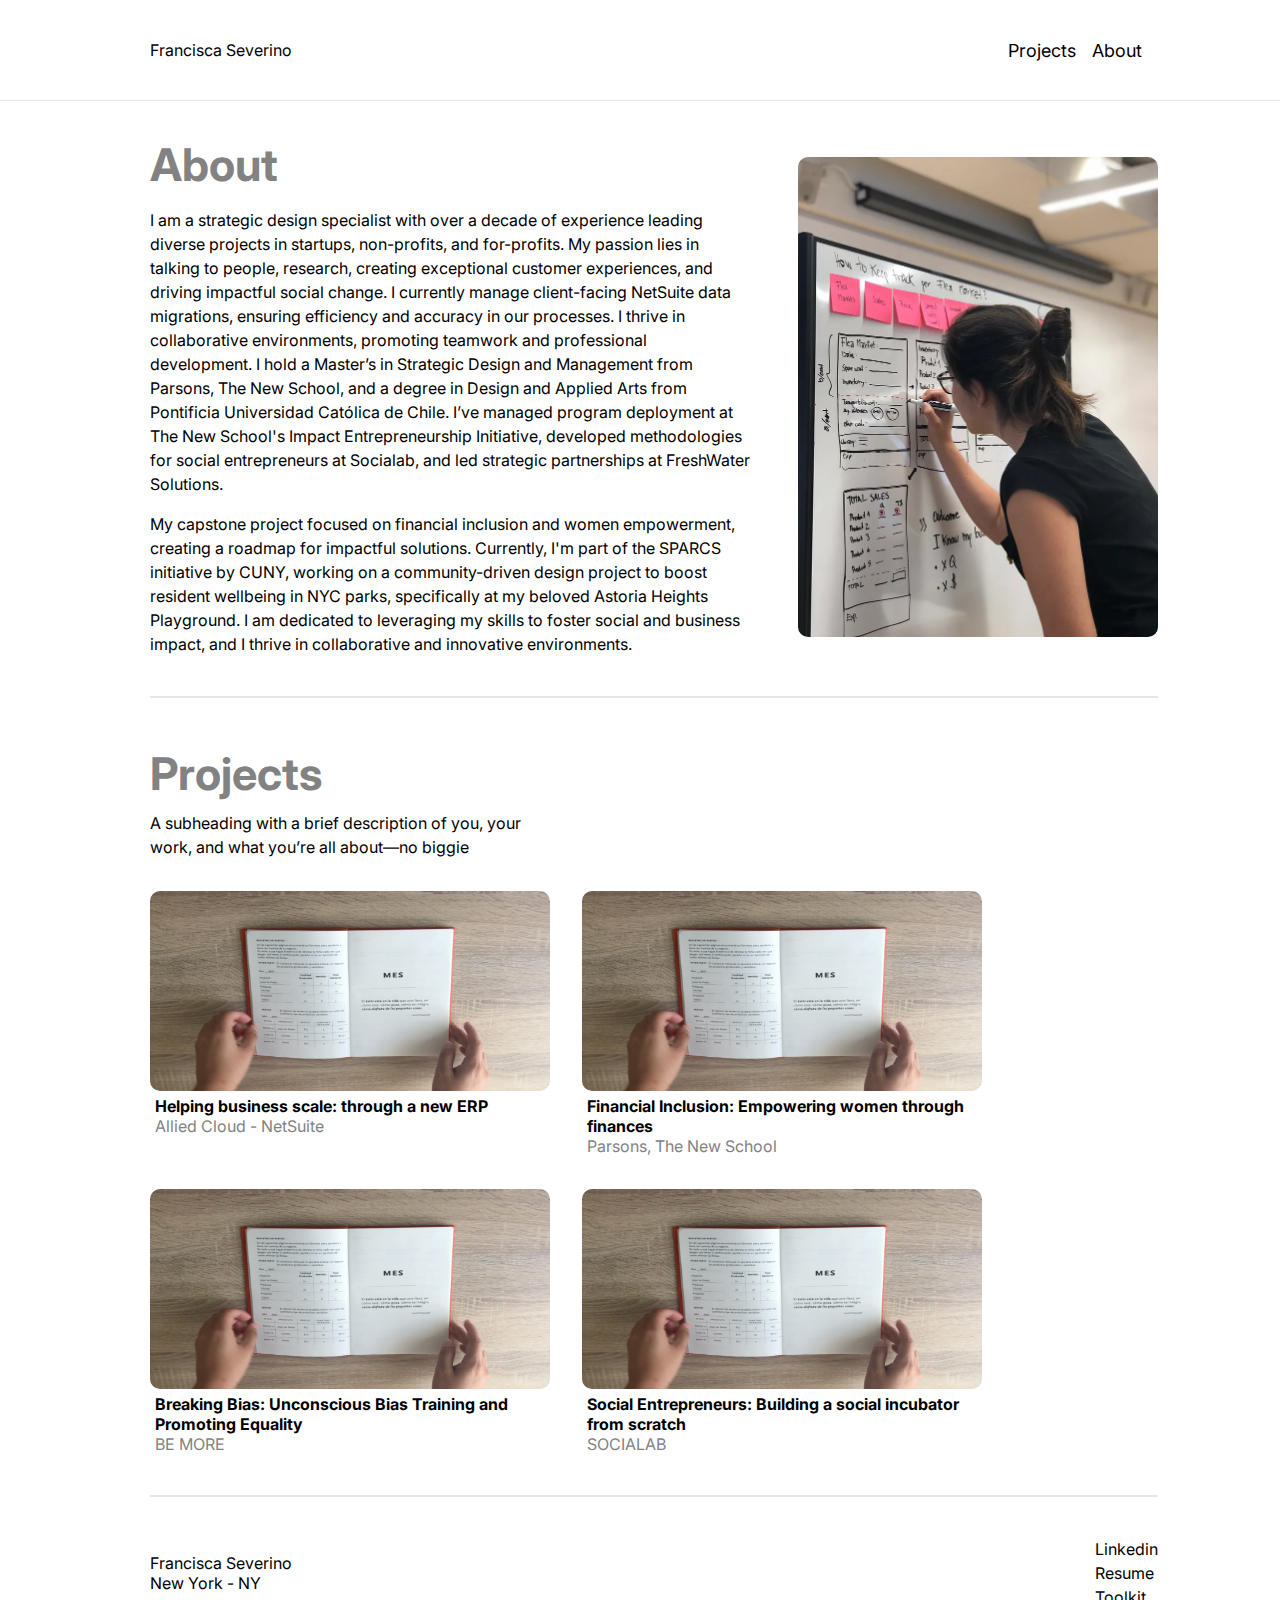
==== index.html @ 37675308 "add diferent pages and layouts" ====
<!DOCTYPE html>
<html lang="en">
<head>
  <meta charset="UTF-8">
  <meta name="viewport" content="width=device-width, initial-scale=1.0">
  <link rel="stylesheet" href="style.css">
  <title>FranSeverino-Portfolio</title>
</head>
<body>
 <div class="container">
  <header>
    <nav class="nav">
      <p>Francisca Severino</p>
      <ul class="nav-links">
        <li><a class="links-menu" href="#projects">Projects</a></li>
        <li><a class="links-menu" href="#about">About</a></li>
      </ul>
    </nav>
  </header>
  <main class="main">
    <article class="article-container">
      <section class="about-section" id="about">
        <h1>About</h1>
        <p>
          I am a strategic design specialist with over a decade of experience leading diverse projects in startups, non-profits, and for-profits.
          My passion lies in talking to people, research, creating exceptional customer experiences, and driving impactful social change.
          I currently manage client-facing NetSuite data migrations, ensuring efficiency and accuracy in our processes. I thrive in collaborative environments, 
          promoting teamwork and professional development. I hold a Master’s in Strategic Design and Management from Parsons, The New School, 
          and a degree in Design and Applied Arts from Pontificia Universidad Católica de Chile.
          I’ve managed program deployment at The New School's Impact Entrepreneurship Initiative, developed methodologies for social 
          entrepreneurs at Socialab, and led strategic partnerships at FreshWater Solutions.
        </p>
        <p>
          My capstone project focused on financial inclusion and women empowerment, creating a roadmap for impactful solutions.
          Currently, I'm part of the SPARCS initiative by CUNY, working on a community-driven design project to boost resident 
          wellbeing in NYC parks, specifically at my beloved Astoria Heights Playground.
          I am dedicated to leveraging my skills to foster social and business impact, 
          and I thrive in collaborative and innovative environments.
        </p>
      </section>
      <section class="about-image-section">
        <img class="about-image" src="./images/Fran_Board.png" alt="placeholder image">
      </section>
    </article>
    <hr />
    <article class="article-container-projects">
      <section class="projects-section" id="projects">
        <h1>Projects</h1>
        <p>A subheading with a brief description of you, your work, and what you’re all about—no biggie</p>
      </section>
      <section class="projects">
          <div class="project-card">
            <div class="project-image">
              <img class="project-image-card" src="./images/Project_I.png" alt="project image">
            </div>
            <div class="project-info">
              <h4>Helping business scale: through a new ERP</h4>
              <p>Allied Cloud - NetSuite</p>
            </div>
          </div>
        <a href="/financial_inclusion.html">
        <div class="project-card">
          <div class="project-image">
            <img class="project-image-card" src="./images/Project_I.png" alt="project image">
          </div>
            <div class="project-info">
              <h4>Financial Inclusion: Empowering women through finances</h4>
              <p>Parsons, The New School</p>
            </div>
          </div>
          </a>
          <a href="/unconscious_bias.html">
            <div class="project-card">
              <div class="project-image">
                <img class="project-image-card" src="./images/Project_I.png" alt="project image">
              </div>
              <div class="project-info">
                <h4>Breaking Bias: Unconscious Bias Training and Promoting Equality</h4>
                <p>BE MORE</p>
              </div>
            </div>
          </a>
          <a href="/social_entrepreneurs.html">
            <div class="project-card">
              <div class="project-image">
                <img class="project-image-card" src="./images/Project_I.png" alt="project image">
              </div>
              <div class="project-info">
                <h4>Social Entrepreneurs: Building a social incubator from scratch</h4>
                <p>SOCIALAB</p>
              </div>
            </div>
          </a>
      </section>
    </article>
    <hr />
  </main>
  <footer>
    <div class="footer-info">
      <p>Francisca Severino</p>
      <p>New York - NY</p>
    </div>
   <div>
    <ul class="footer-list">
      <a href="https://www.linkedin.com/in/franseverino" target="_blank"><li>Linkedin</li></a>
      <a href="./pdf/FSeverino - Resume 2024.pdf" target="_blank"><li>Resume</li></a>
      <a href="./pdf/Toolkit_FSeverino.pdf" target="_blank"><li>Toolkit</li></a>
    </ul>
   </div>
  </footer>
 </div>
</body>
</html>
---- style.css ----
@import url('https://fonts.googleapis.com/css2?family=Inter:ital,opsz,wght@0,14..32,100..900;1,14..32,100..900&display=swap');

 .links-menu{
  text-decoration: none;
  font-size: 18px;
  font-weight: medium !important;
  color: black;
}

.article-container {  
  display: flex;
  flex-direction: column;
  gap: 2rem;
  margin-top: 20px;
}

.about-image {
  width: 80%;
  border-radius: 10px;
}

.about-section {
  display: flex;
  flex-direction: column;
  gap: 1rem;

}

.about-section p {
  line-height: 1.5rem;
  font-weight: medium !important;
 
}

a {
  text-decoration: none;
  margin: 0;
  color: black;
}


.about-image-section {
  display: flex;
  justify-content: center;
}

hr {
  border: 1px solid #e6e6e5;
  margin-top: 40px;
}

body {
  margin: 0;
  padding: 0;
}

.container {
  display: grid;
  min-height: 100dvh;
  grid-template-rows: auto 1fr auto;
}

html {
  font-family: 'Inter', sans-serif;
}

h1 {
  margin: 0;
  font-size: 35px;
  font-weight: bold !important;
  color: #828282;
}

h2, h4, h5, h6, p {
  margin: 0;
}

.footer-list {
  list-style: none;
  text-align: start;
  line-height: 1.5rem;
}


.main {
  padding: 1rem;
}

.nav {
  display: flex;
  justify-content: space-between;
  align-items: center;
  padding: 0 1rem;
  height: 100px;
  border-bottom: 1px solid #e6e6e5;
}

.nav-links {
  list-style: none;
  padding: 0;
  margin: 0;
  display: flex;
  gap: 1rem;
}

footer {
  display: flex;
  justify-content: space-around;
  align-items: center;
}

.projects {
  display: flex;
  flex-direction: column;
  gap: 1rem;
}

.project-card {
  height: 250px;
  margin-bottom: 1rem;
}

.project-image {
  height: 80%;
}
.project-info {
  height: 20%;
  padding: 5px;
}

.project-info p {
  color: #828282;
}

.project-image-card {
  width: 100%;
  height: 100%;
  border-radius: 10px;
}
.projects-section p {
  font-weight: 24px;
  line-height: 1.5rem;
  padding-top: 10px;
}

.projects-section {
  margin-top: 40px;
}



/* Projects */

.project-description p {
  line-height: 1.5rem;
  margin-top: 1rem;
}


.project-image-page, .project-image-description {
  width: 100%;
  margin-top: 1rem;
  border-radius: 10px;
  
}

.project-title-section h2 {
  font-size: 18px;
  font-weight: bold !important;
 
}
.project-title-section p {
  font-size: 14px;
  margin-top: 2px;
}


.back-button {
  display: inline-block;
  padding: 8px 16px;
  font-size: 16px;
  color: black;
  border: 1px solid #ccc;
  border-radius: 5px;
  cursor: pointer;
  background-color: white;
  text-decoration: none;
  margin-bottom: 20px;
  transition: background-color 0.3s ease;
}

.back-button:hover {
  background-color: black;
  color: white;
}

 .article-container-projects {
    display: flex;
    flex-direction: column;
    gap: 2rem;
  }


  .project-video {
    width: 100%;
    height: 250px;
    margin-top: 20px;
  }


@media screen and (min-width: 768px) {

  h1 {
    font-size: 45px;
  }

  .main {
    padding-left: 150px;
    padding-right: 150px;
  }
  .article-container {
    flex-direction: row;
    gap: 0;
  }
  .about-section {
    /* padding-left: 81px; */
    width: 70%;
  }
  .about-image-section {
    display: flex;
    width: 30%;
    justify-content: end;
   
  } 
  .about-image {
    width: 408px;
    height: 480px;
    margin-top: 20px;
  }
  .nav p {
    padding-left: 134px;
  }
  .nav-links {
    padding-right: 150px;
  }
  .about-section p {
    width: 600px;
  }
  footer {
    padding-left: 150px;
    padding-right: 150px;
    display: flex;
    flex-direction: row;
    justify-content: space-between;
    align-items: center;
  }
  .footer-info {
    display: flex;
    text-align: start;
    flex-direction: column;
    justify-content: flex-start;
  }

 
 .projects {
    display: flex;
    flex-direction: row;
    gap: 2rem;
    flex-wrap: wrap;
  }
  .projects-section {
    width: 400px;
  }
  .project-card {
    width: 400px;
  }

  /* projects page */

  .project-title-section {
    width: 500px;
    margin-bottom: 1.5rem;
    display: flex;
    flex-direction: column;
    gap: 0.5rem;
  }
  .project-description {
    padding: 1.875rem 12.5rem 1.875rem 12.5rem;
  }
  .project-image-description {
    width: 50%;
    height: 300px;
  }
  .project-images-section-container {
    display: flex;
    gap: 1rem;
    justify-content: center;
  }

  .project-video {
    height: 700px;
    margin-top: 0;
  }
}
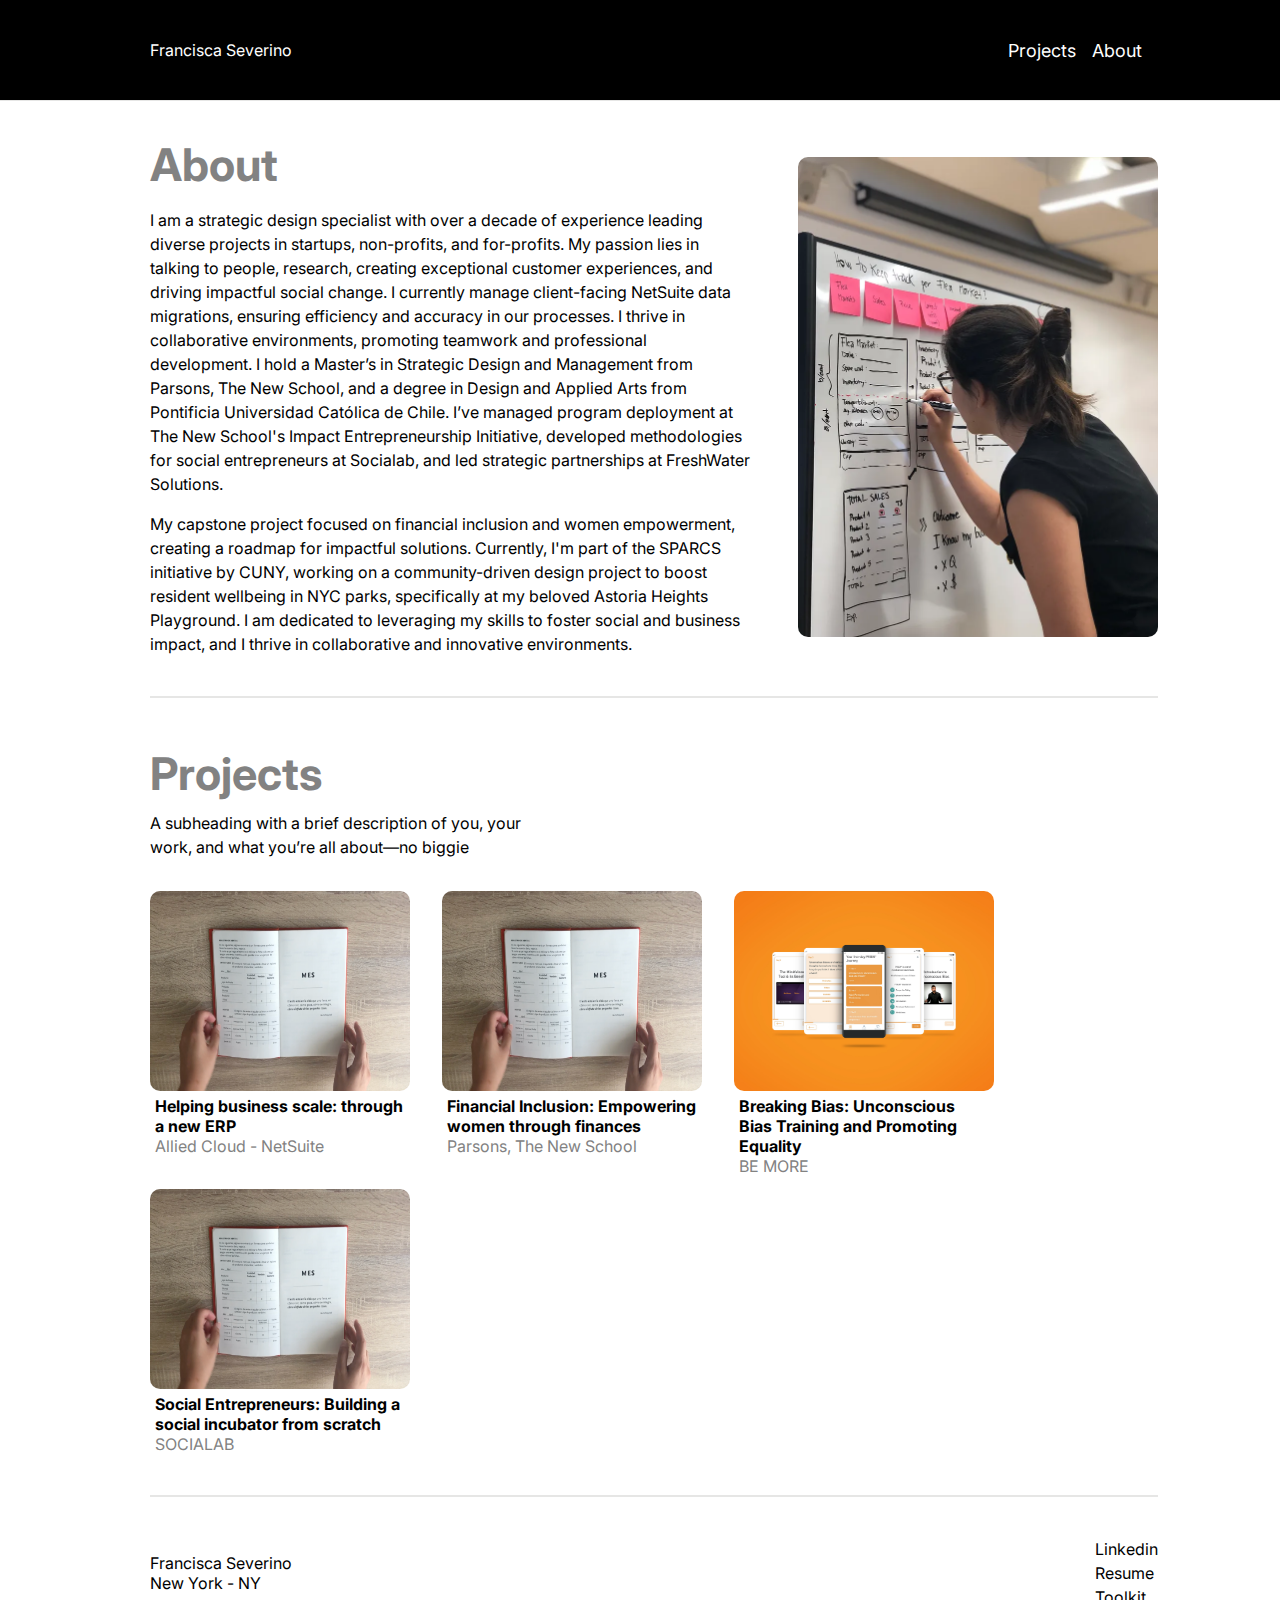
==== commit 74ab1e65: "add be more photos" ====
--- a/index.html
+++ b/index.html
@@ -58,7 +58,7 @@
               <p>Allied Cloud - NetSuite</p>
             </div>
           </div>
-        <a href="/financial_inclusion.html">
+        <a href="financial_inclusion.html">
         <div class="project-card">
           <div class="project-image">
             <img class="project-image-card" src="./images/Project_I.png" alt="project image">
@@ -69,10 +69,10 @@
             </div>
           </div>
           </a>
-          <a href="/unconscious_bias.html">
+          <a href="unconscious_bias.html">
             <div class="project-card">
               <div class="project-image">
-                <img class="project-image-card" src="./images/Project_I.png" alt="project image">
+                <img class="project-image-card" src="./images/BEMORE_PRISM_01.jpg" alt="project image">
               </div>
               <div class="project-info">
                 <h4>Breaking Bias: Unconscious Bias Training and Promoting Equality</h4>
@@ -80,7 +80,7 @@
               </div>
             </div>
           </a>
-          <a href="/social_entrepreneurs.html">
+          <a href="social_entrepreneurs.html">
             <div class="project-card">
               <div class="project-image">
                 <img class="project-image-card" src="./images/Project_I.png" alt="project image">
--- a/style.css
+++ b/style.css
@@ -92,6 +92,8 @@
   align-items: center;
   padding: 0 1rem;
   height: 100px;
+  background-color: black;
+  color: white;
   border-bottom: 1px solid #e6e6e5;
 }
 
@@ -99,8 +101,13 @@
   list-style: none;
   padding: 0;
   margin: 0;
+  
   display: flex;
   gap: 1rem;
+}
+
+.nav-links a {
+  color: white;
 }
 
 footer {
@@ -272,7 +279,7 @@
     width: 400px;
   }
   .project-card {
-    width: 400px;
+    width: 260px;
   }
 
   /* projects page */
@@ -290,6 +297,7 @@
   .project-image-description {
     width: 50%;
     height: 300px;
+    object-fit: cover;
   }
   .project-images-section-container {
     display: flex;
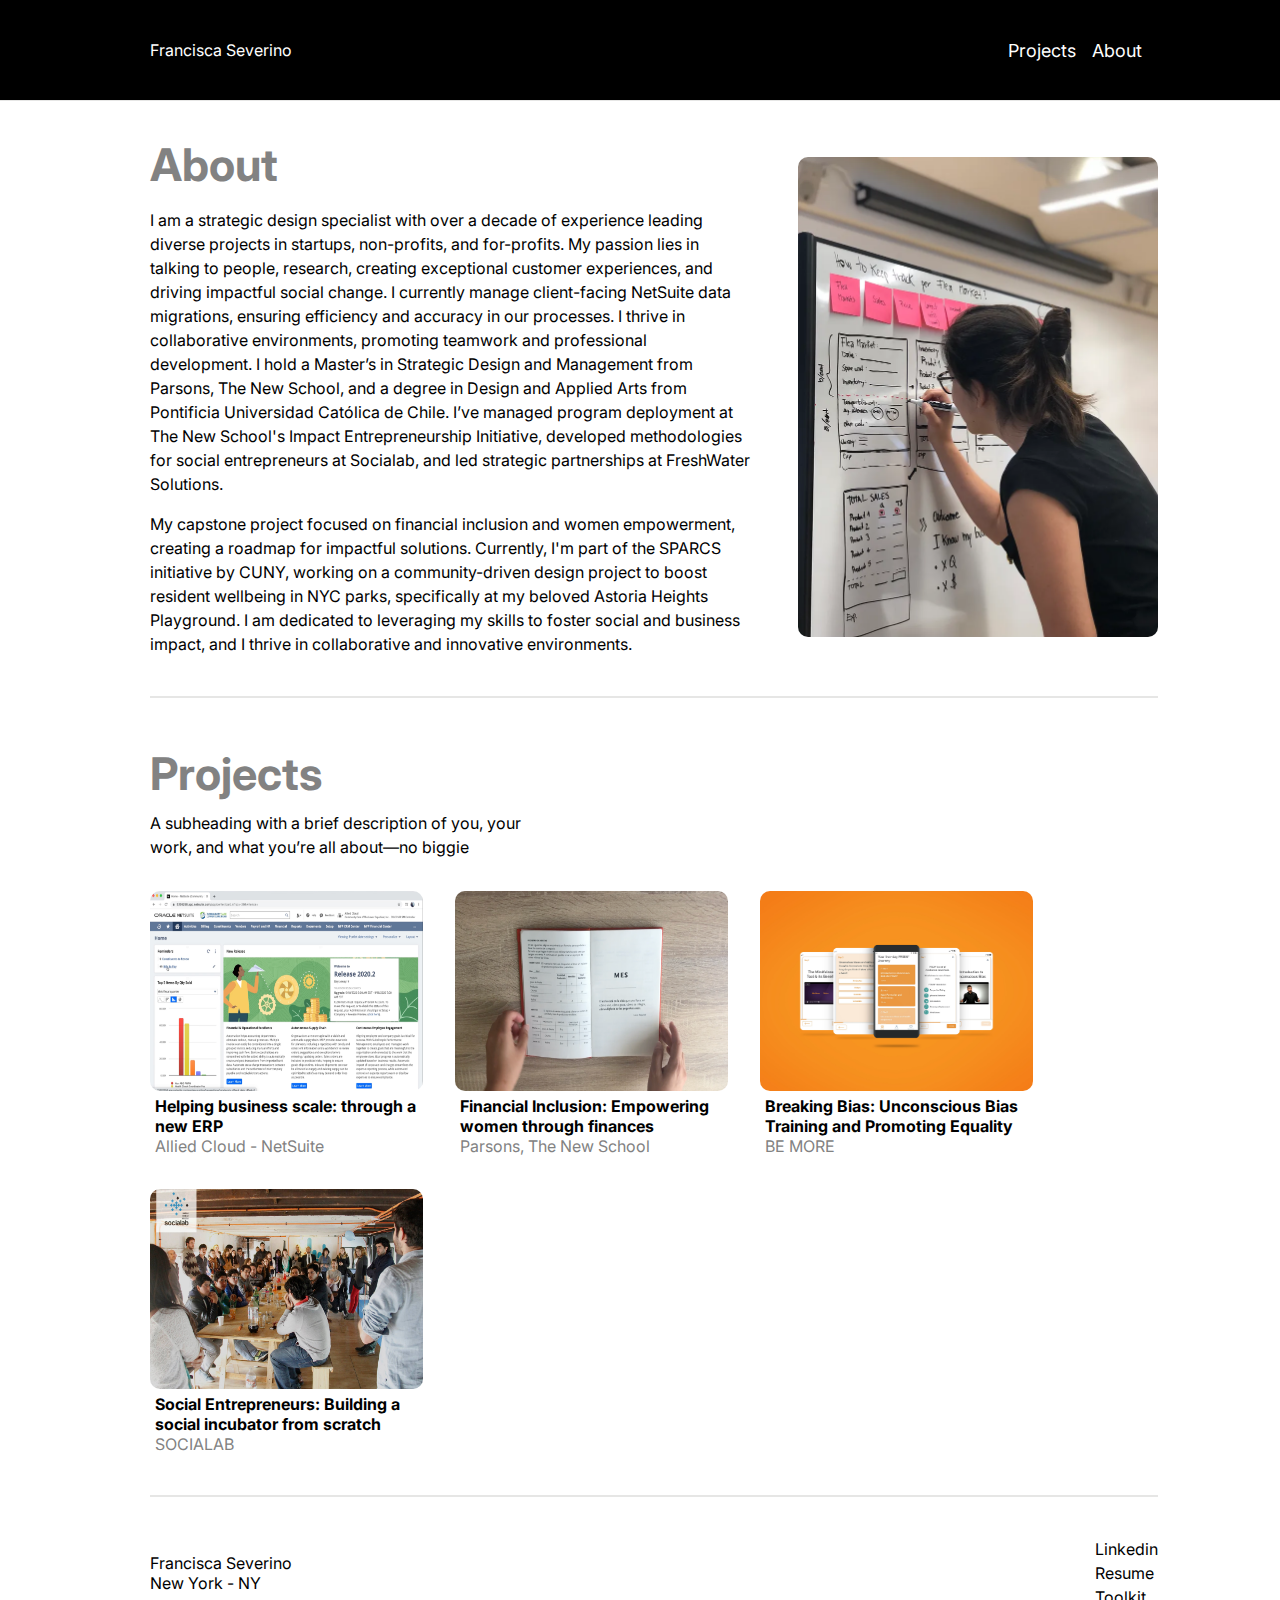
==== commit 0342ac47: "add different photos to projects" ====
--- a/index.html
+++ b/index.html
@@ -9,7 +9,7 @@
 <body>
  <div class="container">
   <header>
-    <nav class="nav">
+    <nav id="nav" class="nav">
       <p>Francisca Severino</p>
       <ul class="nav-links">
         <li><a class="links-menu" href="#projects">Projects</a></li>
@@ -51,7 +51,7 @@
       <section class="projects">
           <div class="project-card">
             <div class="project-image">
-              <img class="project-image-card" src="./images/Project_I.png" alt="project image">
+              <img  class="project-image-card" src="./images/AlliedCloud_NetSuite_04.png" alt="project image">
             </div>
             <div class="project-info">
               <h4>Helping business scale: through a new ERP</h4>
@@ -83,7 +83,7 @@
           <a href="social_entrepreneurs.html">
             <div class="project-card">
               <div class="project-image">
-                <img class="project-image-card" src="./images/Project_I.png" alt="project image">
+                <img class="project-image-card" src="./images//Socialab_Foto Empre_01.jpg" alt="project image">
               </div>
               <div class="project-info">
                 <h4>Social Entrepreneurs: Building a social incubator from scratch</h4>
--- a/style.css
+++ b/style.css
@@ -279,7 +279,11 @@
     width: 400px;
   }
   .project-card {
-    width: 260px;
+    width: 273px;
+  }
+
+  .name-logo {
+    color: white;
   }
 
   /* projects page */
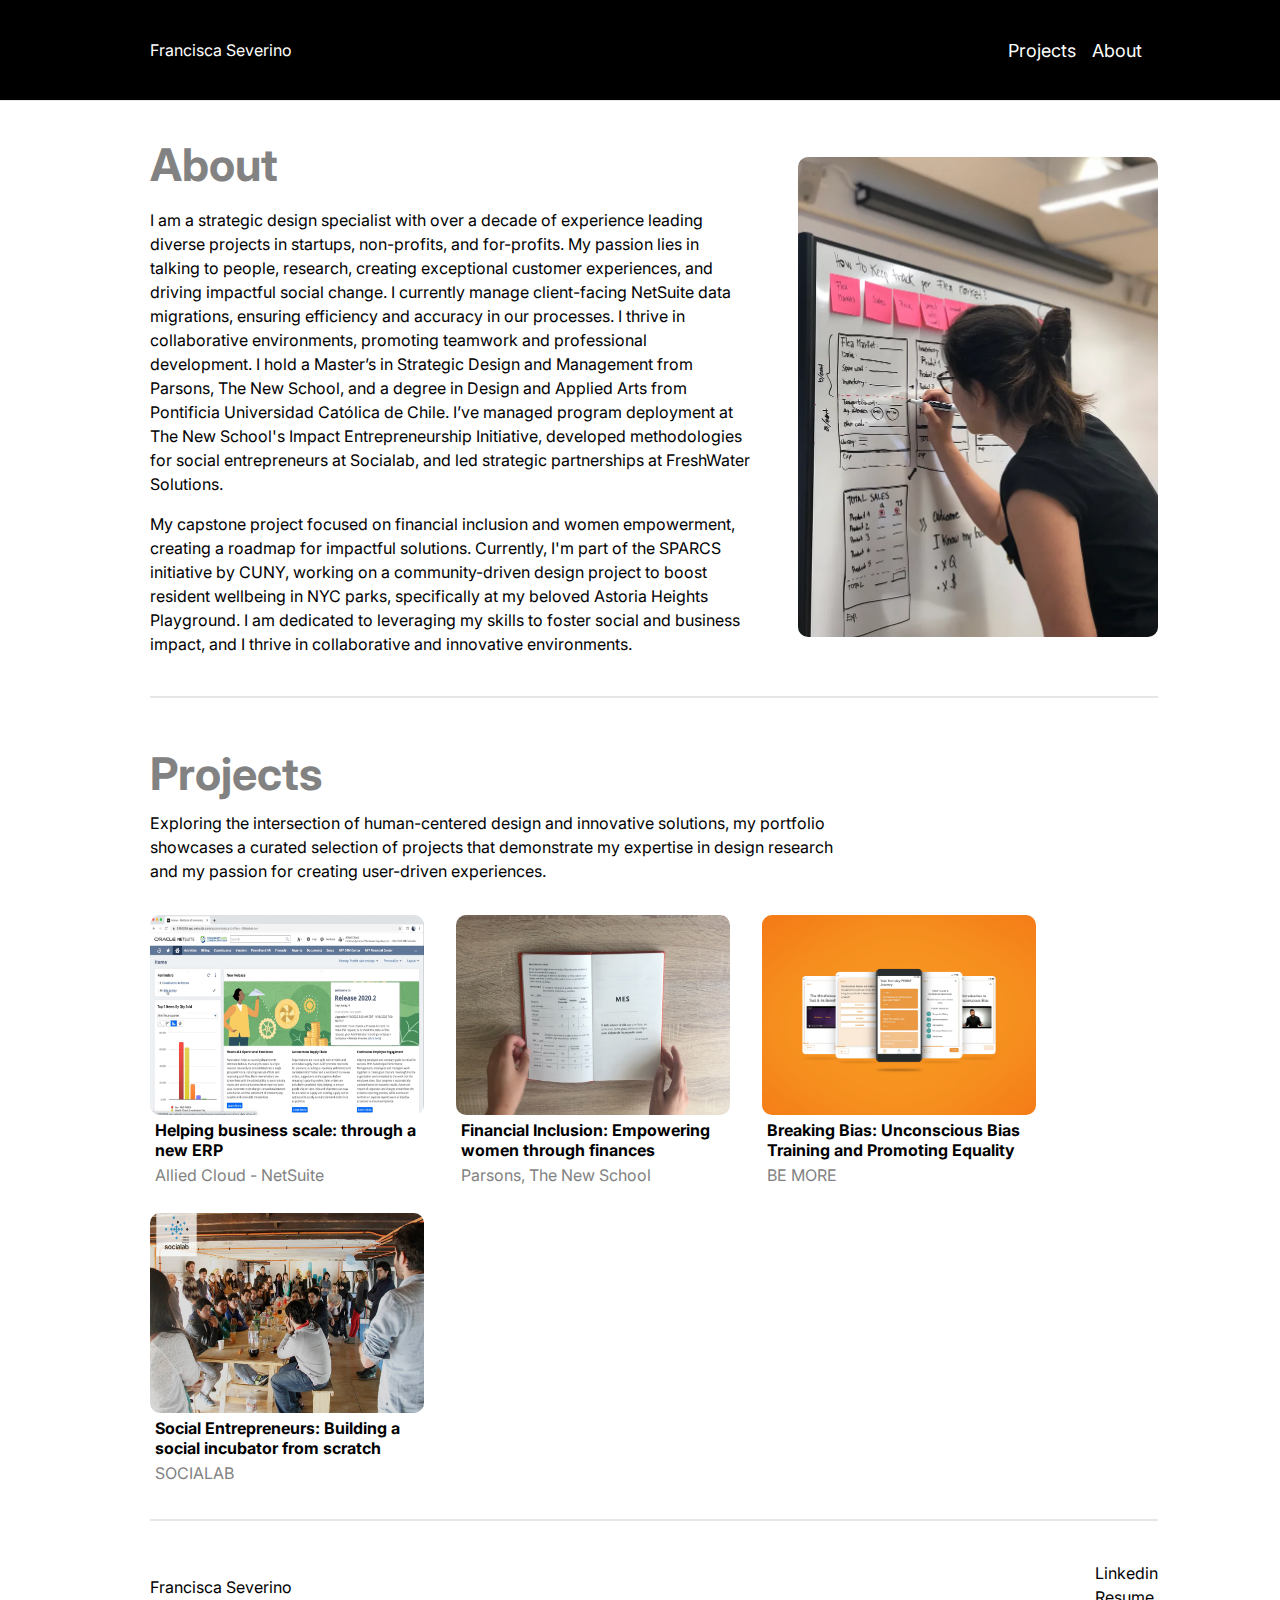
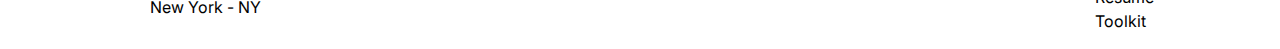
==== commit 95fb8236: "add photos to allied cloud project" ====
--- a/index.html
+++ b/index.html
@@ -46,18 +46,20 @@
     <article class="article-container-projects">
       <section class="projects-section" id="projects">
         <h1>Projects</h1>
-        <p>A subheading with a brief description of you, your work, and what you’re all about—no biggie</p>
+        <p>Exploring the intersection of human-centered design and innovative solutions, my portfolio showcases a curated selection of projects that demonstrate my expertise in design research and my passion for creating user-driven experiences.</p>
       </section>
       <section class="projects">
+        <a href="allied_cloud.html">
           <div class="project-card">
-            <div class="project-image">
-              <img  class="project-image-card" src="./images/AlliedCloud_NetSuite_04.png" alt="project image">
-            </div>
-            <div class="project-info">
-              <h4>Helping business scale: through a new ERP</h4>
-              <p>Allied Cloud - NetSuite</p>
-            </div>
+          <div class="project-image">
+            <img  class="project-image-card" src="./images/AlliedCloud_NetSuite_04.png" alt="project image">
           </div>
+          <div class="project-info">
+            <h4>Helping business scale: through a new ERP</h4>
+            <p>Allied Cloud - NetSuite</p>
+          </div>
+          </div>
+        </a>
         <a href="financial_inclusion.html">
         <div class="project-card">
           <div class="project-image">
--- a/style.css
+++ b/style.css
@@ -136,6 +136,7 @@
 }
 
 .project-info p {
+  margin-top: 5px;
   color: #828282;
 }
 
@@ -276,10 +277,10 @@
     flex-wrap: wrap;
   }
   .projects-section {
-    width: 400px;
+    width: 700px;
   }
   .project-card {
-    width: 273px;
+    width: 274px;
   }
 
   .name-logo {
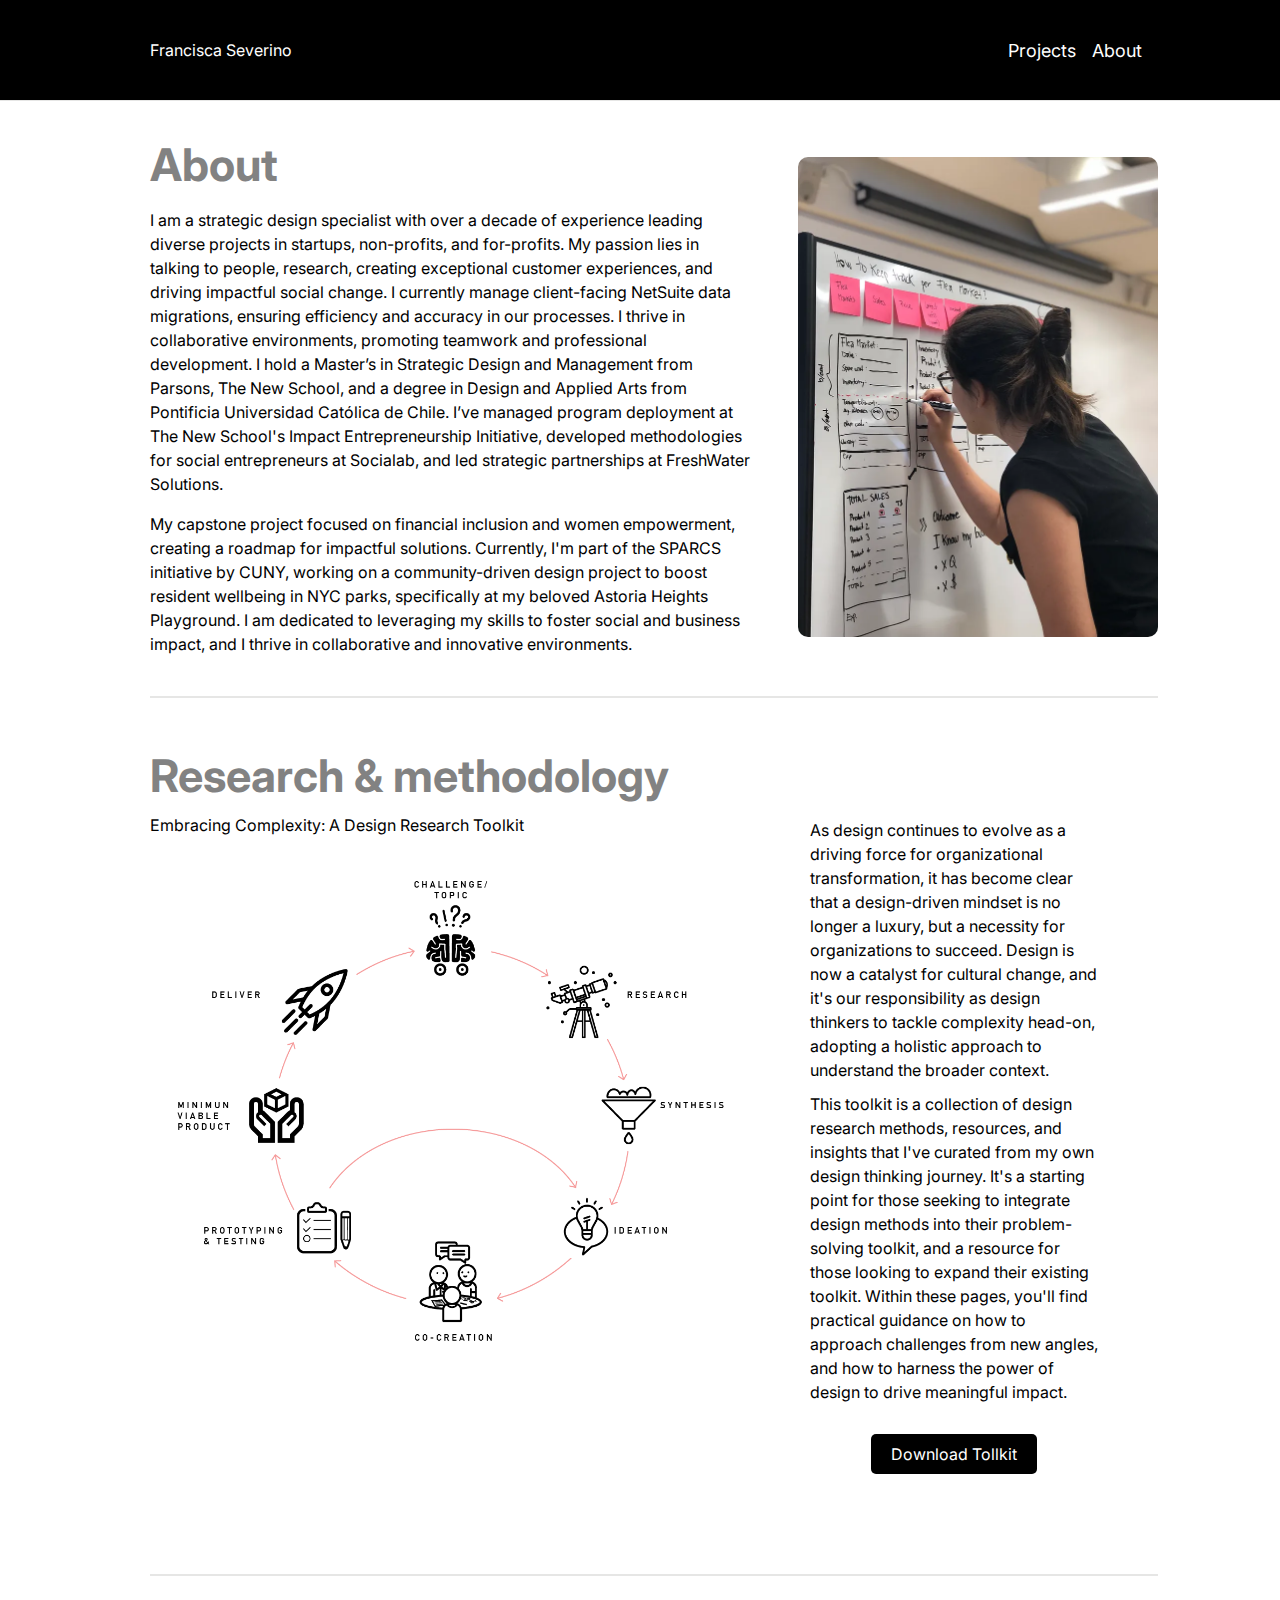
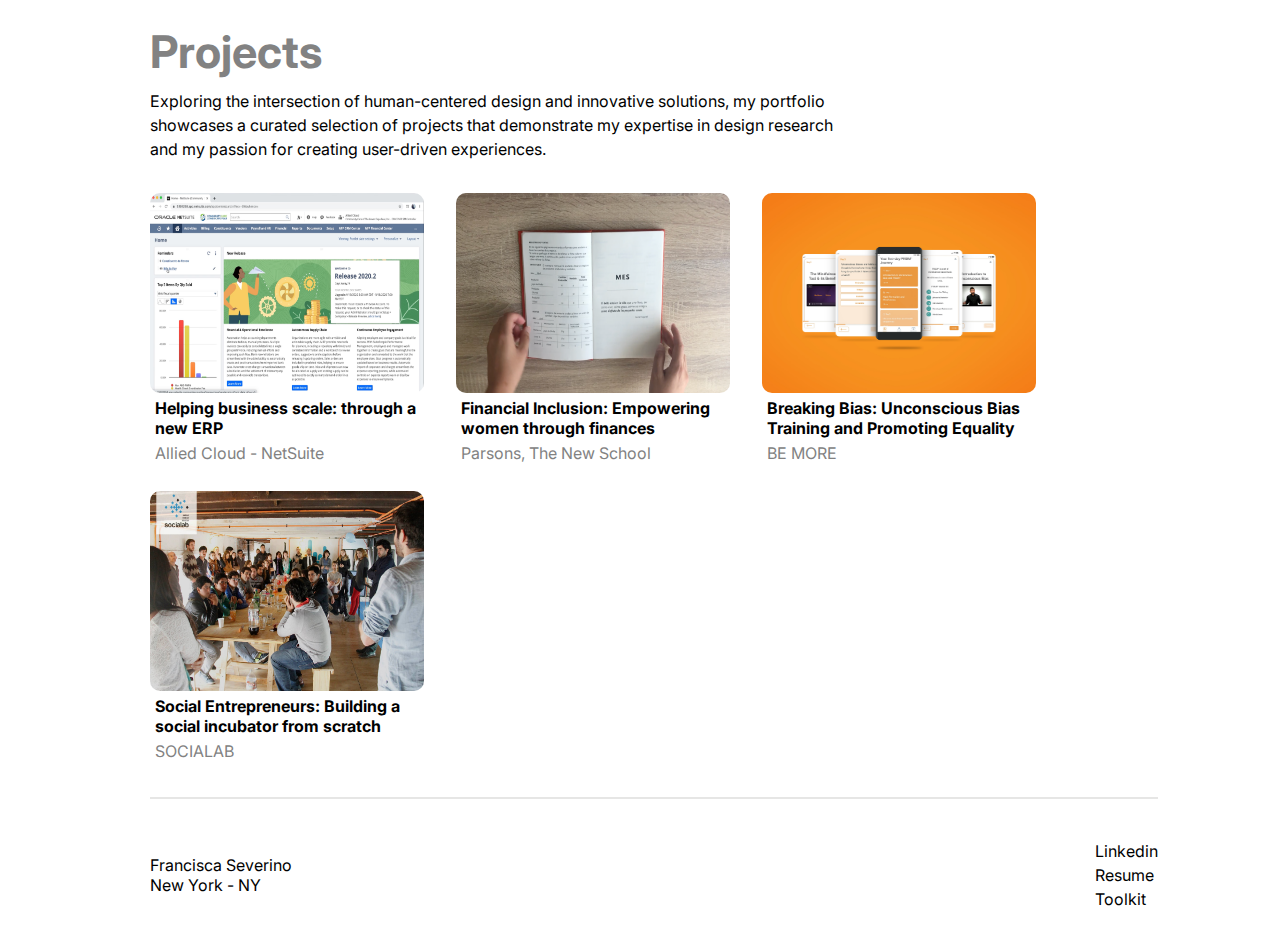
==== commit 0e24ed93: "add R&M section" ====
--- a/index.html
+++ b/index.html
@@ -40,6 +40,25 @@
       </section>
       <section class="about-image-section">
         <img class="about-image" src="./images/Fran_Board.png" alt="placeholder image">
+      </section>
+    </article>
+    <hr />
+    <article>
+      <section class="toolkit-section">
+        <div>
+          <h1>Research & methodology</h1>
+          <p>Embracing Complexity: A Design Research Toolkit</p>
+          <div class="toolkit">
+            <img src="./images/Toolkit_FSeverino-01.png" alt="placeholder image">
+         </div>
+        </div>
+          <div class="toolkit-info">
+            <p>As design continues to evolve as a driving force for organizational transformation, it has become clear that a design-driven mindset is no longer a luxury, but a necessity for organizations to succeed. Design is now a catalyst for cultural change, and it's our responsibility as design thinkers to tackle complexity head-on, adopting a holistic approach to understand the broader context.</p>
+            <p>This toolkit is a collection of design research methods, resources, and insights that I've curated from my own design thinking journey. It's a starting point for those seeking to integrate design methods into their problem-solving toolkit, and a resource for those looking to expand their existing toolkit. Within these pages, you'll find practical guidance on how to approach challenges from new angles, and how to harness the power of design to drive meaningful impact.</p>
+            <div class="toolkit-button-container">
+              <a class="toolkit-button" href="./pdf/Toolkit_FSeverino.pdf" target="_blank" >Download Tollkit</a>
+            </div>
+          </div>
       </section>
     </article>
     <hr />
--- a/style.css
+++ b/style.css
@@ -215,7 +215,39 @@
     margin-top: 20px;
   }
 
-
+  .toolkit img {
+    width: 100%;
+  }
+
+  .toolkit-section {
+    margin-top: 50px;
+    display: flex;
+    flex-direction: column;
+    width: 100%;
+  }
+
+  .toolkit-section p {
+  line-height: 1.5rem;
+  padding-top: 10px;
+  }
+ 
+  .toolkit-button {
+    align-self: center;
+    text-align: center;
+    align-self: center;
+    background-color: black;
+    color: white;
+    padding: 10px 20px;
+    border-radius: 5px;
+    cursor: pointer;
+  }
+
+  .toolkit-button-container {
+    margin-top: 30px;
+    width: 100%;
+    display: flex;
+    justify-content: center;
+  }
 @media screen and (min-width: 768px) {
 
   h1 {
@@ -268,6 +300,10 @@
     flex-direction: column;
     justify-content: flex-start;
   }
+  
+  .toolkit img {
+    width: 600px;
+  }
 
  
  .projects {
@@ -314,4 +350,18 @@
     height: 700px;
     margin-top: 0;
   }
+  .toolkit-info {
+    display: flex;
+    flex-direction: column;
+    align-items: end;
+    padding: 60px;
+    width: 50%;
+  }
+
+  .toolkit-section {
+    margin-top: 50px;
+    display: flex;
+    flex-direction: row;
+    width: 100%;
+  }
 }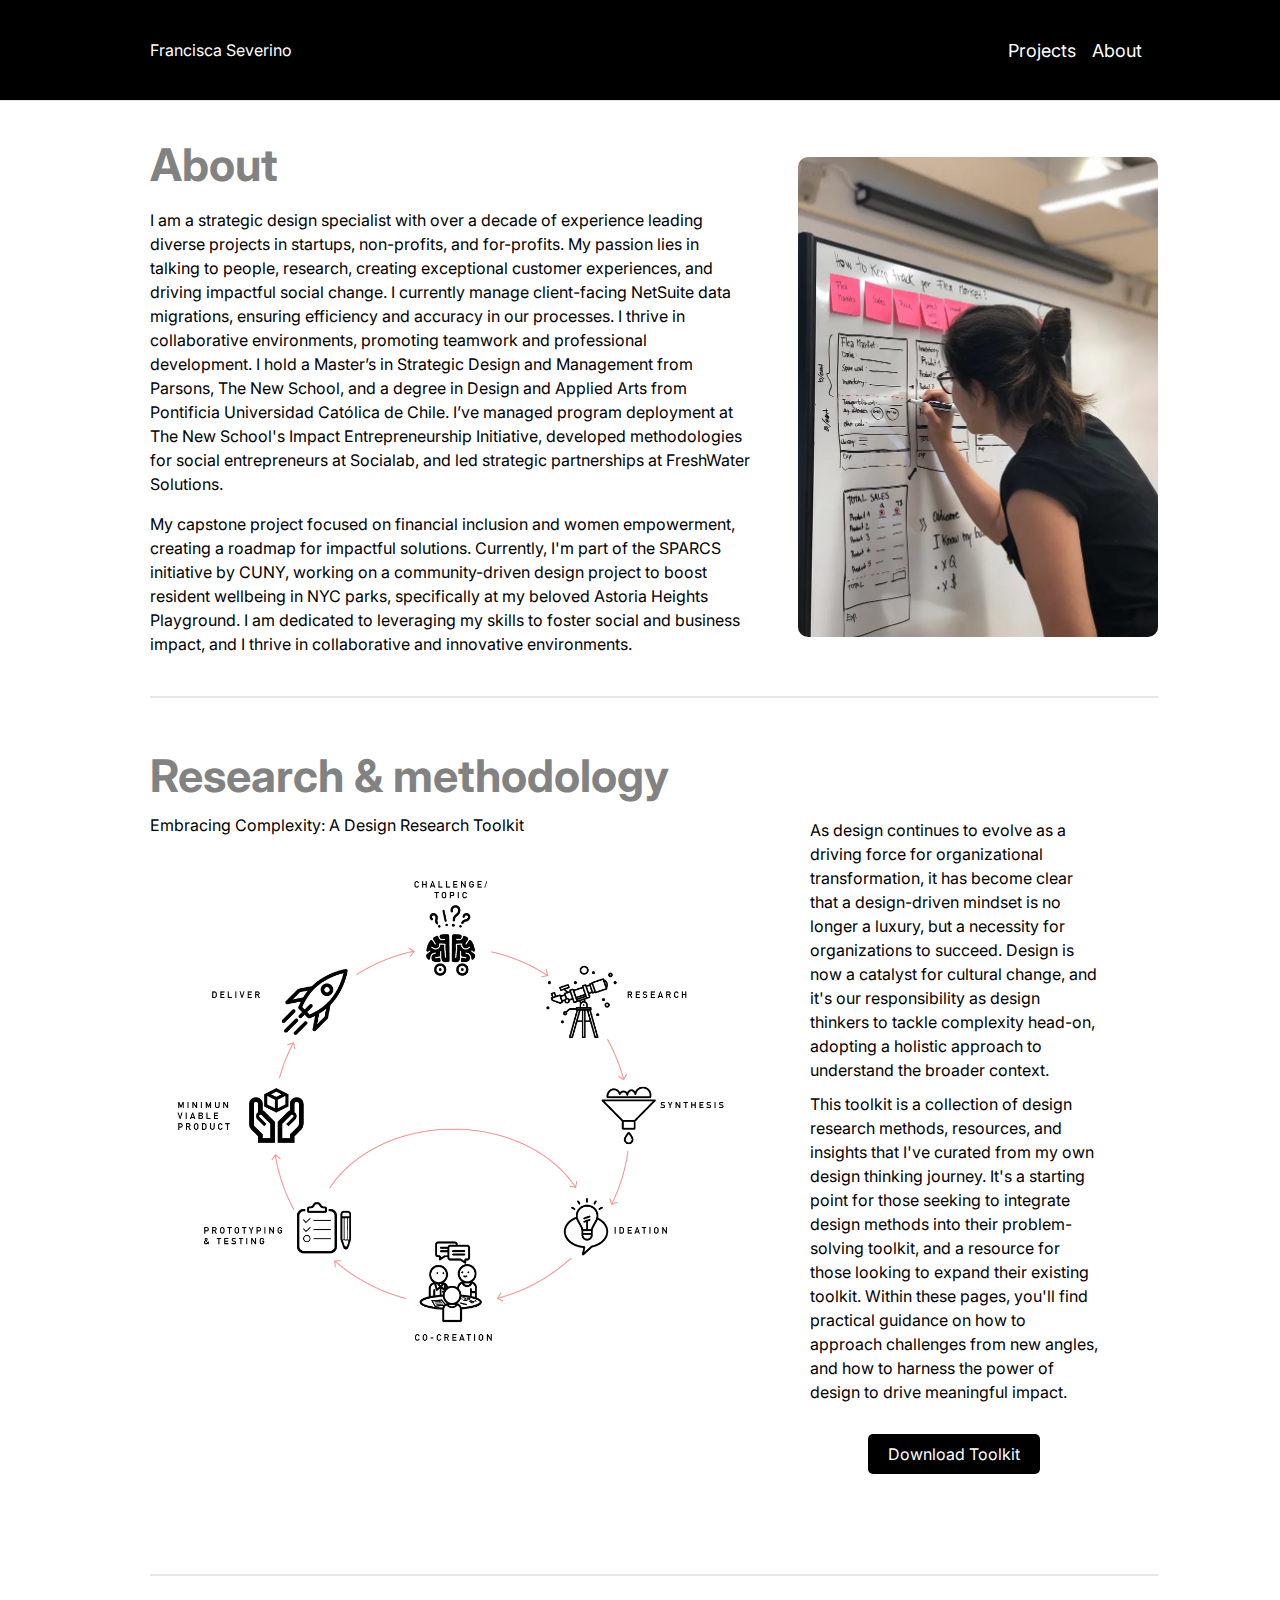
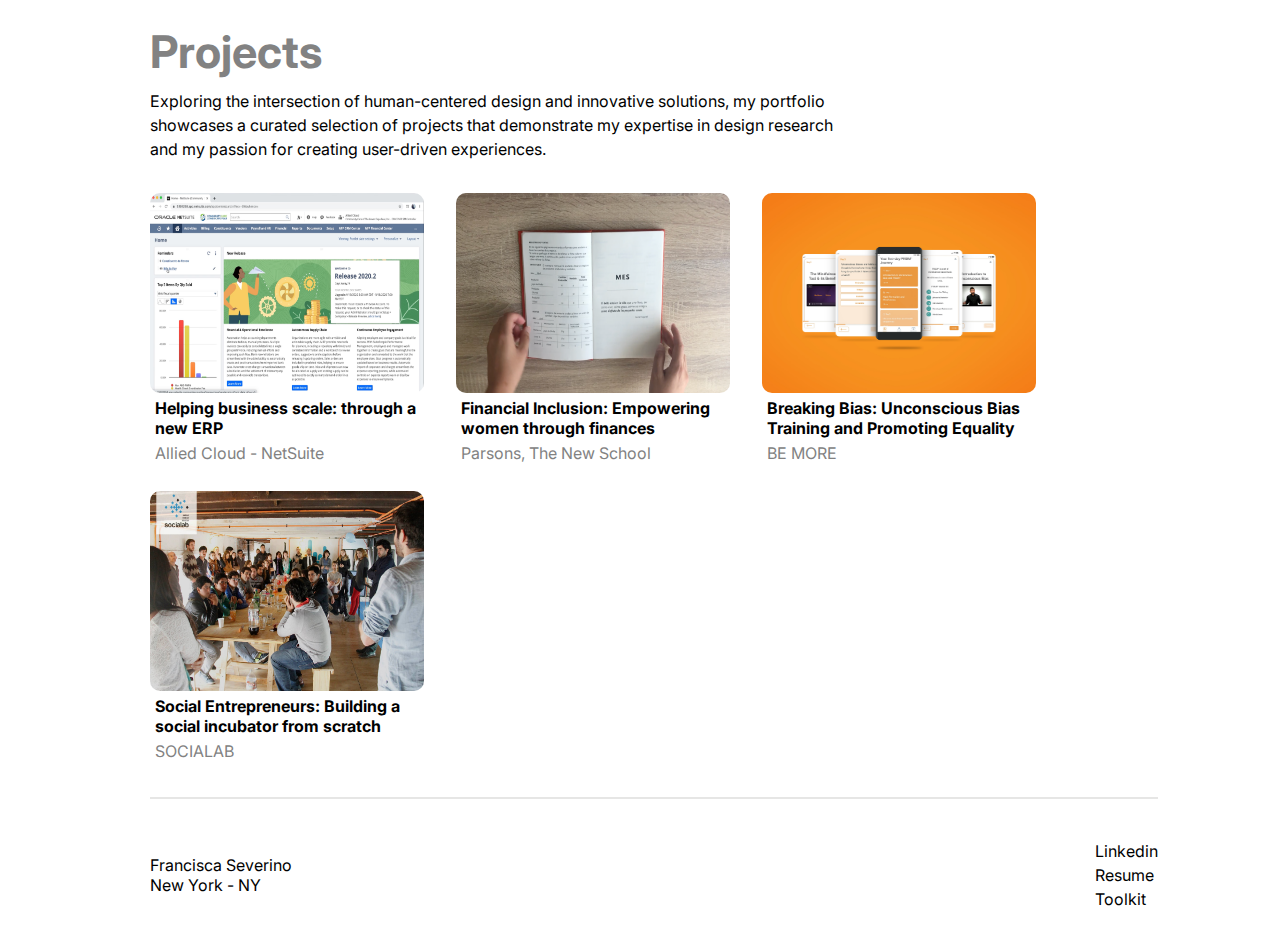
==== commit 2bc09759: "correct wrong text" ====
--- a/index.html
+++ b/index.html
@@ -56,7 +56,7 @@
             <p>As design continues to evolve as a driving force for organizational transformation, it has become clear that a design-driven mindset is no longer a luxury, but a necessity for organizations to succeed. Design is now a catalyst for cultural change, and it's our responsibility as design thinkers to tackle complexity head-on, adopting a holistic approach to understand the broader context.</p>
             <p>This toolkit is a collection of design research methods, resources, and insights that I've curated from my own design thinking journey. It's a starting point for those seeking to integrate design methods into their problem-solving toolkit, and a resource for those looking to expand their existing toolkit. Within these pages, you'll find practical guidance on how to approach challenges from new angles, and how to harness the power of design to drive meaningful impact.</p>
             <div class="toolkit-button-container">
-              <a class="toolkit-button" href="./pdf/Toolkit_FSeverino.pdf" target="_blank" >Download Tollkit</a>
+              <a class="toolkit-button" href="./pdf/Toolkit_FSeverino.pdf" target="_blank" >Download Toolkit</a>
             </div>
           </div>
       </section>
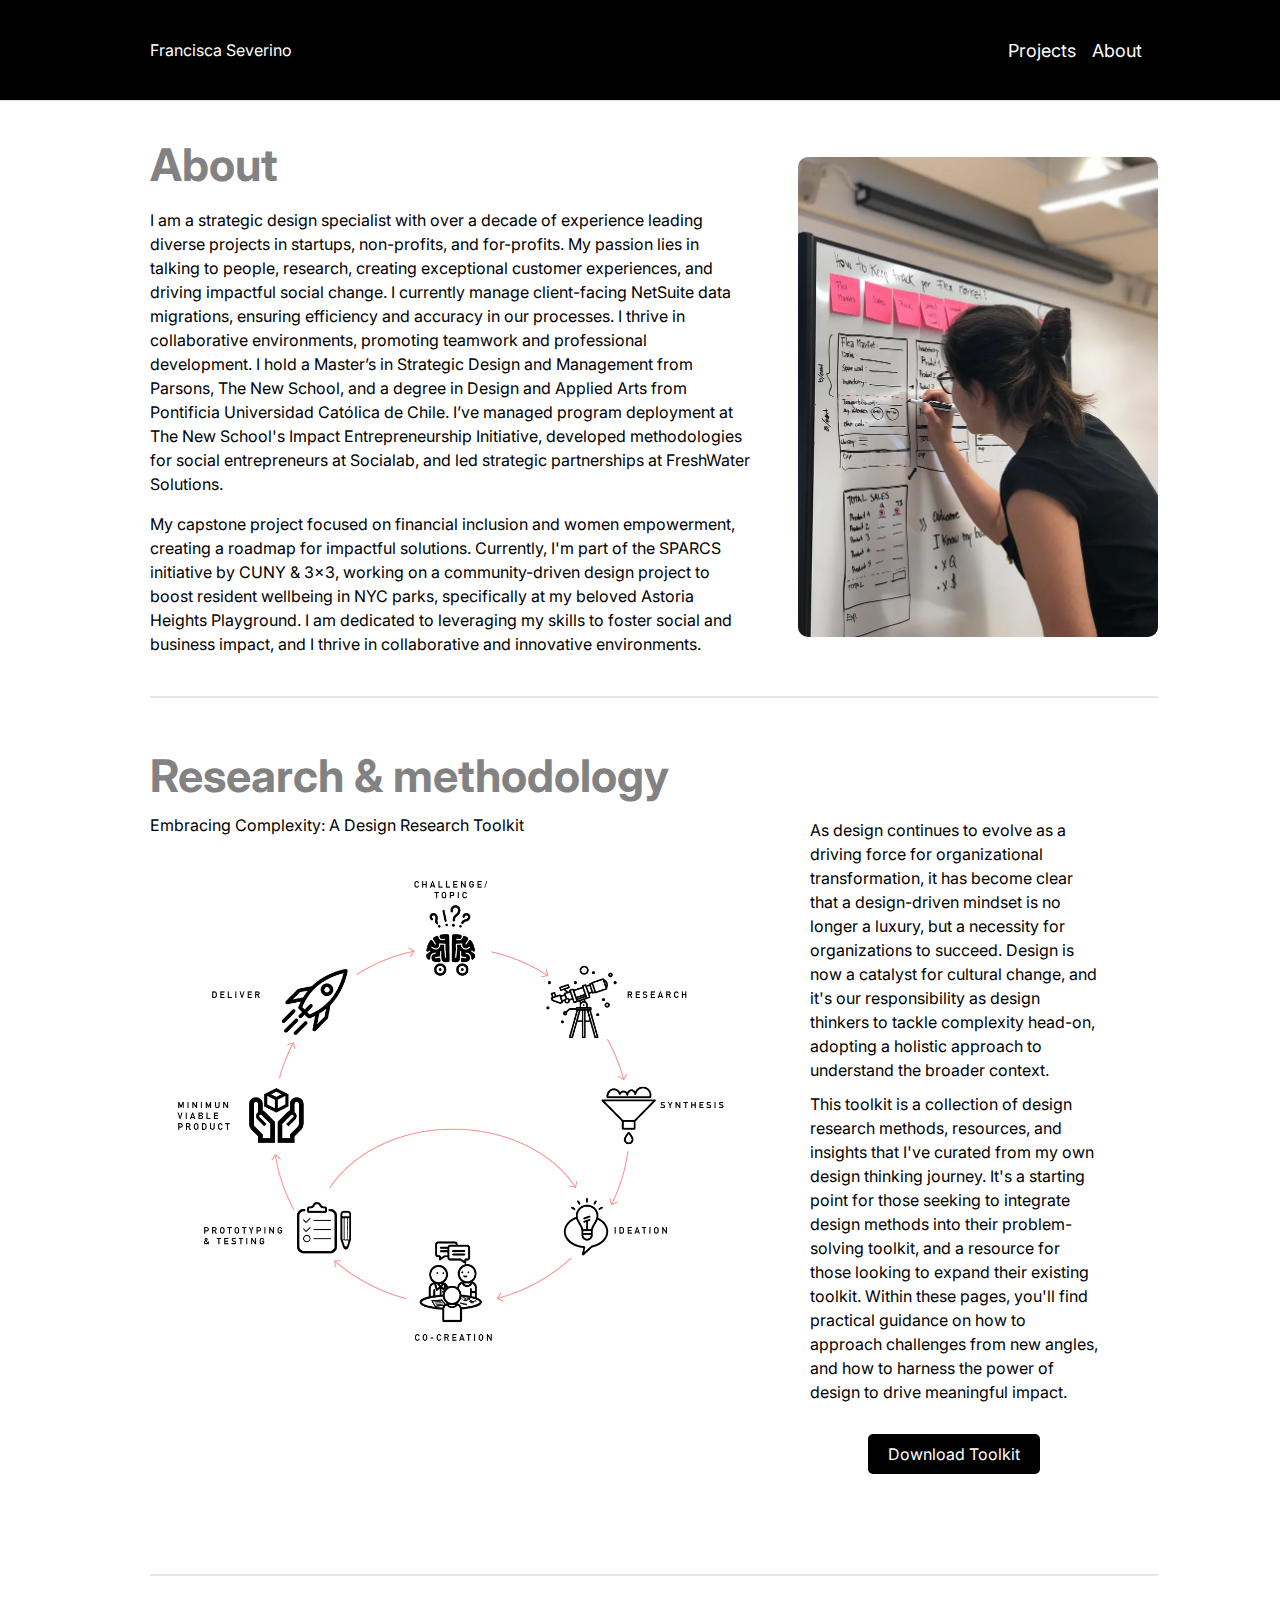
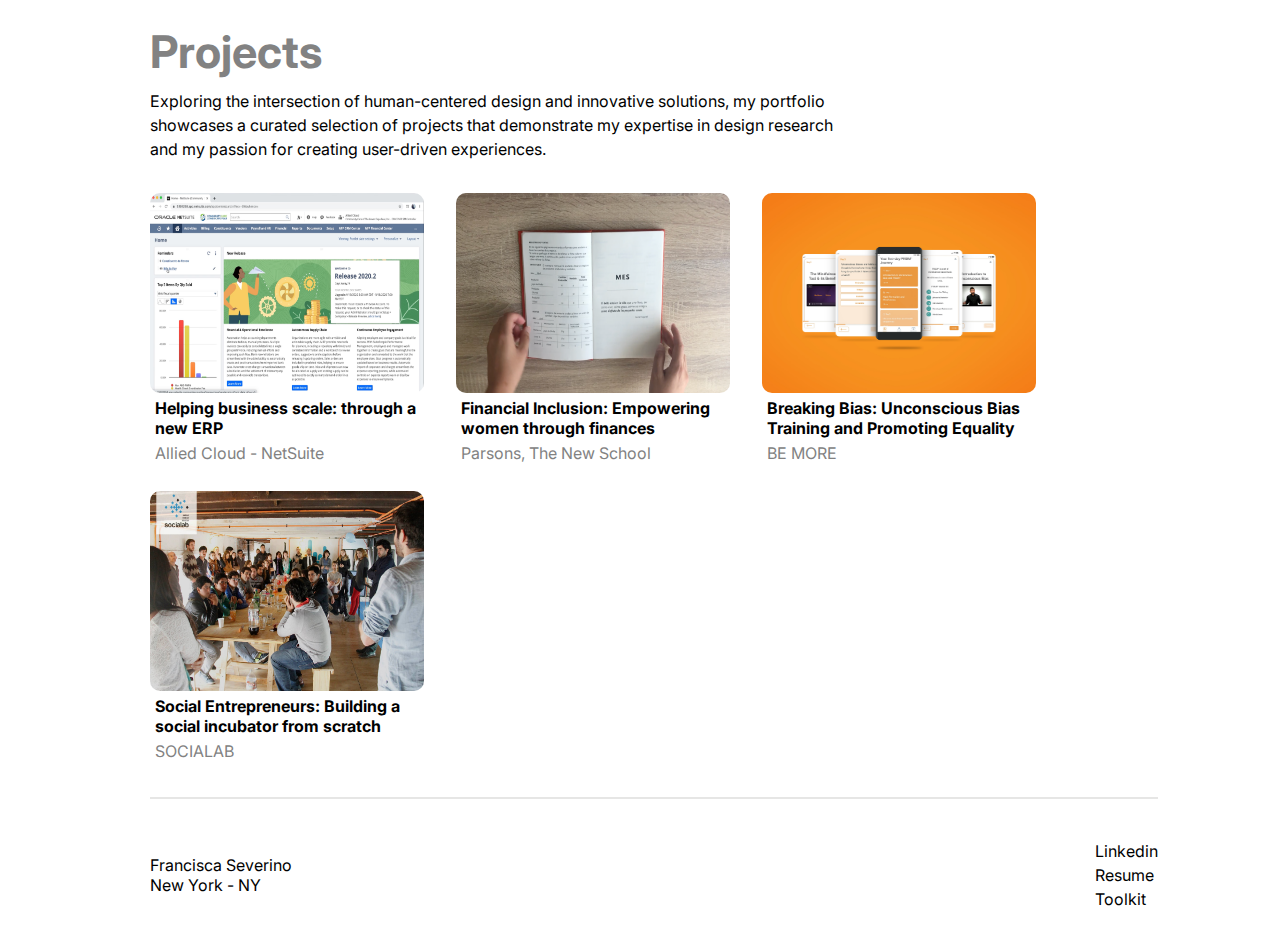
==== commit 8f36be15: "add text to about section" ====
--- a/index.html
+++ b/index.html
@@ -32,8 +32,7 @@
         </p>
         <p>
           My capstone project focused on financial inclusion and women empowerment, creating a roadmap for impactful solutions.
-          Currently, I'm part of the SPARCS initiative by CUNY, working on a community-driven design project to boost resident 
-          wellbeing in NYC parks, specifically at my beloved Astoria Heights Playground.
+          Currently, I'm part of the SPARCS initiative by CUNY & 3x3, working on a community-driven design project to boost resident wellbeing in NYC parks, specifically at my beloved Astoria Heights Playground.
           I am dedicated to leveraging my skills to foster social and business impact, 
           and I thrive in collaborative and innovative environments.
         </p>
